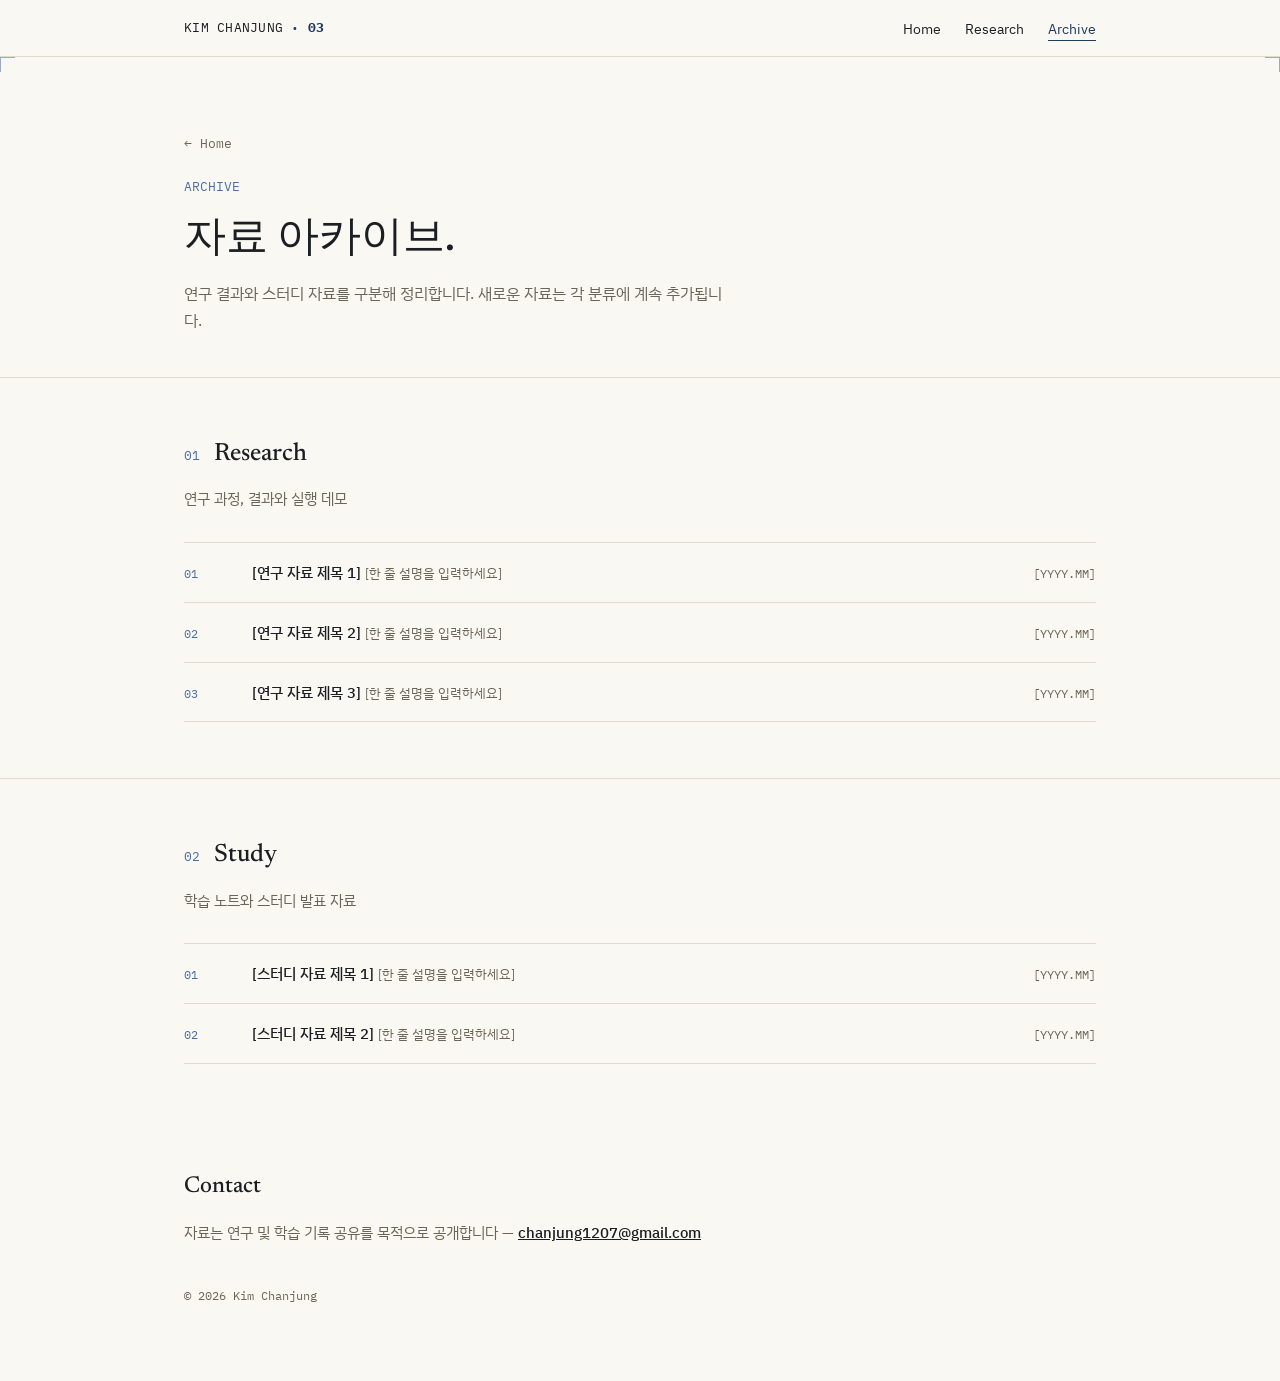
==== archive.html @ 154cc3c4 "Add files via upload" ====
<!DOCTYPE html>
<html lang="ko">
<head>
<meta charset="UTF-8">
<meta name="viewport" content="width=device-width, initial-scale=1.0">
<title>Archive · 김찬중</title>
<meta name="description" content="김찬중의 연구 및 스터디 자료 아카이브">
<link rel="preconnect" href="https://fonts.googleapis.com">
<link rel="preconnect" href="https://fonts.gstatic.com" crossorigin>
<link href="https://fonts.googleapis.com/css2?family=Newsreader:ital,opsz,wght@0,6..72,400;0,6..72,500;0,6..72,600;1,6..72,400&family=IBM+Plex+Sans+KR:wght@400;500;600&family=IBM+Plex+Mono:wght@400;500&display=swap" rel="stylesheet">
<link rel="stylesheet" href="style.css">
</head>
<body>

<nav aria-label="주 메뉴">
  <div class="wrap">
    <a class="brand" href="index.html">KIM CHANJUNG <b>· 03</b></a>
    <ul>
      <li><a class="nav-link" href="index.html">Home</a></li>
      <li><a class="nav-link" href="research.html">Research</a></li>
      <li><a class="nav-link active" href="archive.html">Archive</a></li>
    </ul>
  </div>
</nav>

<header class="hero sheet" style="padding-bottom:44px;">
  <div class="wrap">
    <a class="back-link" href="index.html">← Home</a>
    <p class="eyebrow mono">ARCHIVE</p>
    <h1 style="font-size:clamp(28px,4.5vw,42px); margin-bottom:14px;">자료 아카이브.</h1>
    <p class="lead">연구 결과와 스터디 자료를 구분해 정리합니다. 새로운 자료는 각 분류에 계속 추가됩니다.</p>
  </div>
</header>

<main>
<section id="research">
  <div class="wrap">
    <div class="section-head">
      <span class="idx mono">01</span>
      <h2>Research</h2>
    </div>
    <p class="section-sub">연구 과정, 결과와 실행 데모</p>

    <div class="archive-list">
      <a class="archive-row" href="#" target="_blank" rel="noopener">
        <span class="archive-num mono">01</span>
        <span>
          <span class="archive-title">[연구 자료 제목 1]</span>
          <span class="archive-desc">[한 줄 설명을 입력하세요]</span>
        </span>
        <span class="archive-date">[YYYY.MM]</span>
      </a>
      <a class="archive-row" href="#" target="_blank" rel="noopener">
        <span class="archive-num mono">02</span>
        <span>
          <span class="archive-title">[연구 자료 제목 2]</span>
          <span class="archive-desc">[한 줄 설명을 입력하세요]</span>
        </span>
        <span class="archive-date">[YYYY.MM]</span>
      </a>
      <a class="archive-row" href="#" target="_blank" rel="noopener">
        <span class="archive-num mono">03</span>
        <span>
          <span class="archive-title">[연구 자료 제목 3]</span>
          <span class="archive-desc">[한 줄 설명을 입력하세요]</span>
        </span>
        <span class="archive-date">[YYYY.MM]</span>
      </a>
    </div>
  </div>
</section>

<section id="study">
  <div class="wrap">
    <div class="section-head">
      <span class="idx mono">02</span>
      <h2>Study</h2>
    </div>
    <p class="section-sub">학습 노트와 스터디 발표 자료</p>

    <div class="archive-list">
      <a class="archive-row" href="#" target="_blank" rel="noopener">
        <span class="archive-num mono">01</span>
        <span>
          <span class="archive-title">[스터디 자료 제목 1]</span>
          <span class="archive-desc">[한 줄 설명을 입력하세요]</span>
        </span>
        <span class="archive-date">[YYYY.MM]</span>
      </a>
      <a class="archive-row" href="#" target="_blank" rel="noopener">
        <span class="archive-num mono">02</span>
        <span>
          <span class="archive-title">[스터디 자료 제목 2]</span>
          <span class="archive-desc">[한 줄 설명을 입력하세요]</span>
        </span>
        <span class="archive-date">[YYYY.MM]</span>
      </a>
    </div>
  </div>
</section>
</main>

<footer id="contact">
  <div class="wrap">
    <h2>Contact</h2>
    <p class="contact-line">자료는 연구 및 학습 기록 공유를 목적으로 공개합니다 — <a href="mailto:chanjung1207@gmail.com">chanjung1207@gmail.com</a></p>
    <p class="copyright">© 2026 Kim Chanjung</p>
  </div>
</footer>

</body>
</html>
---- style.css ----
/* ============================================================
   김찬중 개인 홈페이지 — 공유 스타일시트
   컨셉: 제도 용지(Drafting Sheet) — 기계/항공우주공학 배경을 반영해
   도면 느낌의 코너 등록 마크, 격자, 시트 번호를 사용합니다.
   ============================================================ */

:root{
  --paper:#FAF8F2;
  --ink:#1B1E22;
  --ink-soft:#6B6558;
  --line:#DFDACB;
  --accent:#1F3A5F;      /* 청사진 남색 */
  --accent-soft:#4A6FA5;
  --grid-size:28px;
}

*{box-sizing:border-box;}
html{scroll-behavior:smooth;}
@media (prefers-reduced-motion: reduce){
  html{scroll-behavior:auto;}
  *{animation:none !important; transition:none !important;}
}

body{
  margin:0;
  background:
    linear-gradient(var(--paper), var(--paper)),
    repeating-linear-gradient(0deg, rgba(31,58,95,0.035) 0 1px, transparent 1px var(--grid-size)),
    repeating-linear-gradient(90deg, rgba(31,58,95,0.035) 0 1px, transparent 1px var(--grid-size));
  color:var(--ink);
  font-family:'IBM Plex Sans KR', sans-serif;
  line-height:1.65;
}
a{color:var(--accent);}
a:focus-visible, button:focus-visible{
  outline:2px solid var(--accent);
  outline-offset:3px;
  border-radius:2px;
}
.wrap{
  max-width:960px;
  margin:0 auto;
  padding:0 24px;
  position:relative;
}
.mono{font-family:'IBM Plex Mono', monospace;}

/* ---- 코너 등록 마크 (도면 느낌) ---- */
.sheet{position:relative;}
.sheet::before, .sheet::after{
  content:"";
  position:absolute;
  width:14px; height:14px;
  border:1px solid var(--accent-soft);
  opacity:0.55;
}
.sheet::before{ top:0; left:0; border-right:none; border-bottom:none; }
.sheet::after{ top:0; right:0; border-left:none; border-bottom:none; }

/* ---- Nav ---- */
nav{
  position:sticky; top:0; z-index:10;
  background:rgba(250,248,242,0.92);
  backdrop-filter:blur(6px);
  border-bottom:1px solid var(--line);
}
nav .wrap{
  display:flex; align-items:center; justify-content:space-between;
  height:56px;
}
nav .brand{
  font-family:'IBM Plex Mono', monospace;
  font-size:13px; letter-spacing:0.02em;
  color:var(--ink);
  text-decoration:none;
}
nav .brand b{color:var(--accent);}
nav ul{list-style:none; display:flex; gap:24px; margin:0; padding:0;}
nav a.nav-link{text-decoration:none; color:var(--ink); font-size:14px;}
nav a.nav-link:hover{color:var(--accent);}
nav a.nav-link.active{color:var(--accent); border-bottom:1px solid var(--accent); padding-bottom:2px;}

/* ---- Hero ---- */
header.hero{padding:72px 0 56px; border-bottom:1px solid var(--line);}
header.hero .eyebrow{
  font-family:'IBM Plex Mono', monospace;
  font-size:12.5px; color:var(--accent-soft);
  margin:0 0 18px;
}
header.hero .hero-grid{
  display:grid;
  grid-template-columns:1fr 108px;
  gap:32px;
  align-items:start;
}
header.hero h1{
  font-family:'Newsreader', serif;
  font-weight:500;
  font-size:clamp(30px, 4.6vw, 46px);
  line-height:1.22;
  margin:0 0 8px;
}
header.hero .name-en{
  font-family:'IBM Plex Mono', monospace;
  font-size:14px; color:var(--ink-soft);
  margin:0 0 20px;
}
header.hero p.lead{
  max-width:54ch;
  font-size:16px;
  color:var(--ink-soft);
  margin:0;
}
.avatar{
  width:88px; height:88px; border-radius:50%;
  background:var(--accent);
  color:var(--paper);
  display:flex; align-items:center; justify-content:center;
  font-family:'Newsreader', serif; font-size:30px; font-weight:500;
  flex-shrink:0;
  justify-self:end;
  /* 사진이 준비되면 이 div를 <img class="avatar" src="photo.jpg" alt="김찬중"> 로 교체하세요 */
}
.meta-grid{
  margin-top:36px;
  display:grid;
  grid-template-columns:repeat(2, minmax(0,1fr));
  gap:18px 28px;
  border-top:1px solid var(--line);
  padding-top:22px;
}
.meta-grid .meta-item .k{
  font-family:'IBM Plex Mono', monospace;
  font-size:11px; letter-spacing:0.04em;
  color:var(--accent-soft);
  margin:0 0 4px;
}
.meta-grid .meta-item .v{font-size:14.5px; margin:0;}
.meta-grid .meta-item .v a{color:var(--ink); text-decoration:none; border-bottom:1px solid var(--line);}
.meta-grid .meta-item .v a:hover{color:var(--accent); border-color:var(--accent);}

/* ---- Section shell ---- */
section{padding:56px 0; border-bottom:1px solid var(--line);}
section:last-of-type{border-bottom:none;}
.section-head{
  display:flex; align-items:baseline; gap:14px;
  margin-bottom:30px;
}
.section-head .idx{
  font-family:'IBM Plex Mono', monospace;
  font-size:13px; color:var(--accent-soft);
}
.section-head h2{
  font-family:'Newsreader', serif;
  font-weight:500;
  font-size:25px;
  margin:0;
}
.section-sub{
  color:var(--ink-soft); font-size:15px;
  margin:-18px 0 30px;
  max-width:56ch;
}

/* ---- Interest cards ---- */
.interest-grid{
  display:grid;
  grid-template-columns:repeat(3, 1fr);
  gap:1px;
  background:var(--line);
  border:1px solid var(--line);
}
.interest-card{
  background:var(--paper);
  padding:22px 20px;
}
.interest-card .num{
  font-family:'IBM Plex Mono', monospace;
  font-size:12px; color:var(--accent-soft);
  margin:0 0 10px;
}
.interest-card h3{margin:0 0 8px; font-size:16px; font-weight:600;}
.interest-card p{margin:0; font-size:14px; color:var(--ink-soft);}

/* ---- Project card (research preview) ---- */
.project-card{
  border:1px solid var(--line);
  padding:26px;
}
.project-card .tag-row{
  font-family:'IBM Plex Mono', monospace;
  font-size:11.5px; color:var(--accent-soft);
  margin:0 0 12px;
}
.project-card h3{
  font-family:'Newsreader', serif; font-weight:500;
  font-size:22px; margin:0 0 10px;
}
.project-card p{margin:0 0 18px; color:var(--ink-soft); max-width:58ch;}
.chip-row{display:flex; flex-wrap:wrap; gap:8px; margin-bottom:18px;}
.chip{
  font-family:'IBM Plex Mono', monospace;
  font-size:12px; color:var(--accent);
  border:1px solid var(--accent-soft);
  padding:3px 9px; border-radius:3px;
}
.project-card .go-link{
  font-size:14.5px; font-weight:500; text-decoration:none;
}

/* ---- Archive preview boxes ---- */
.archive-preview{
  display:grid; grid-template-columns:1fr 1fr; gap:1px;
  background:var(--line); border:1px solid var(--line);
}
.archive-box{
  background:var(--paper); padding:22px 20px;
  text-decoration:none; color:var(--ink);
  display:flex; flex-direction:column; gap:6px;
}
.archive-box:hover{background:#F2EEE2;}
.archive-box .count{
  font-family:'IBM Plex Mono', monospace;
  font-size:12px; color:var(--accent-soft);
}
.archive-box .label{font-size:16px; font-weight:600;}
.archive-box .desc{font-size:13.5px; color:var(--ink-soft);}

/* ---- Archive list rows ---- */
.archive-list{border-top:1px solid var(--line);}
.archive-row{
  display:grid;
  grid-template-columns:52px 1fr auto;
  align-items:baseline;
  gap:16px;
  padding:16px 0;
  border-bottom:1px solid var(--line);
  text-decoration:none;
  color:var(--ink);
}
.archive-row:hover .archive-title{color:var(--accent);}
.archive-row .archive-num{
  font-family:'IBM Plex Mono', monospace;
  font-size:12px; color:var(--accent-soft);
}
.archive-title{font-size:15px; font-weight:500;}
.archive-desc{font-size:13px; color:var(--ink-soft); margin-top:2px;}
.archive-date{
  font-family:'IBM Plex Mono', monospace;
  font-size:12px; color:var(--ink-soft); white-space:nowrap;
}

/* ---- Detail page (research.html) ---- */
.back-link{
  display:inline-block;
  font-family:'IBM Plex Mono', monospace;
  font-size:13px; color:var(--ink-soft);
  text-decoration:none;
  margin-bottom:22px;
}
.back-link:hover{color:var(--accent);}
.detail-block{margin-bottom:36px;}
.detail-block h2{
  font-family:'Newsreader', serif; font-weight:500;
  font-size:20px; margin:0 0 12px;
}
.detail-block p{margin:0 0 12px; max-width:62ch; color:var(--ink-soft);}
.media-placeholder{
  border:1px dashed var(--accent-soft);
  padding:40px 20px;
  text-align:center;
  font-family:'IBM Plex Mono', monospace;
  font-size:13px;
  color:var(--accent-soft);
  margin:22px 0 8px;
}

/* ---- Footer ---- */
footer{padding:48px 0 64px;}
footer h2{
  font-family:'Newsreader', serif; font-weight:500;
  font-size:23px; margin:0 0 14px;
}
footer .contact-line{font-size:15px; color:var(--ink-soft);}
footer .contact-line a{color:var(--ink); font-weight:500;}
footer .copyright{
  margin-top:40px;
  font-family:'IBM Plex Mono', monospace;
  font-size:12px; color:var(--ink-soft);
}

@media (max-width:640px){
  header.hero .hero-grid{grid-template-columns:1fr; }
  .avatar{justify-self:start;}
  .meta-grid{grid-template-columns:1fr 1fr;}
  .interest-grid{grid-template-columns:1fr;}
  .archive-preview{grid-template-columns:1fr;}
  .archive-row{grid-template-columns:36px 1fr; }
  .archive-date{grid-column:2; }
}
@media (max-width:420px){
  nav ul{gap:14px;}
  nav a.nav-link{font-size:13px;}
  .meta-grid{grid-template-columns:1fr;}
}
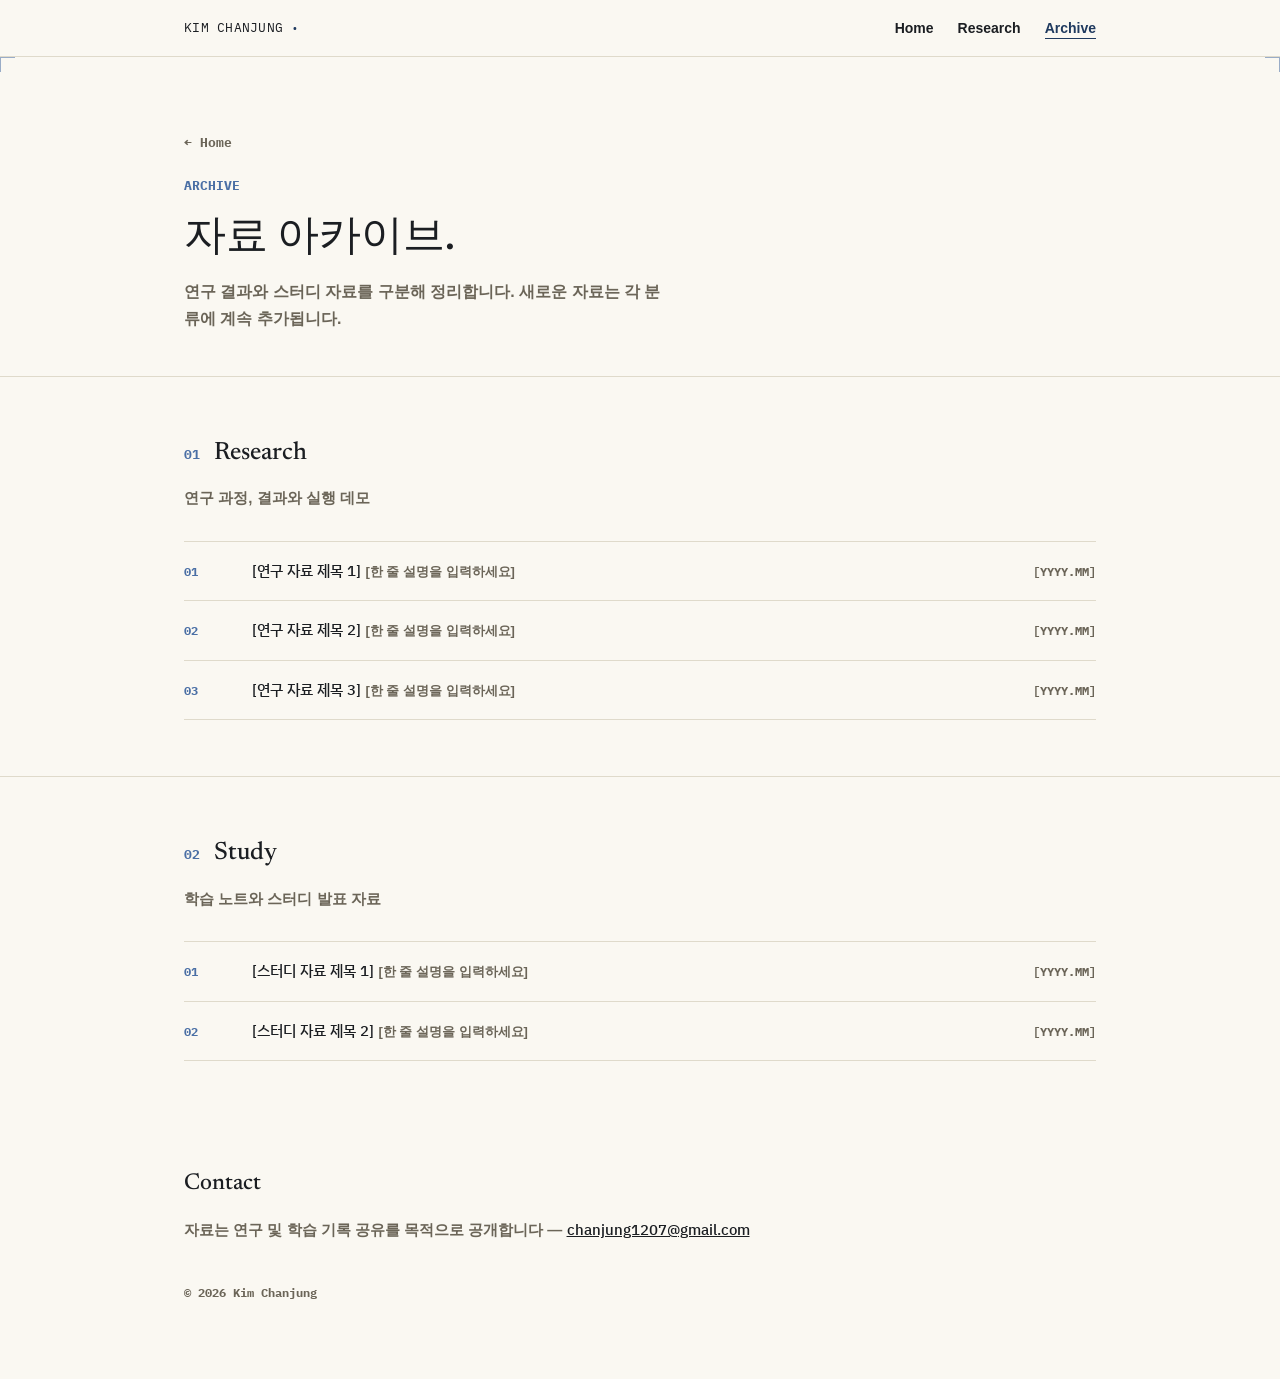
==== commit 39ce85c5: "Update archive.html" ====
--- a/archive.html
+++ b/archive.html
@@ -14,7 +14,7 @@
 
 <nav aria-label="주 메뉴">
   <div class="wrap">
-    <a class="brand" href="index.html">KIM CHANJUNG <b>· 03</b></a>
+    <a class="brand" href="index.html">KIM CHANJUNG <b>· 
     <ul>
       <li><a class="nav-link" href="index.html">Home</a></li>
       <li><a class="nav-link" href="research.html">Research</a></li>
